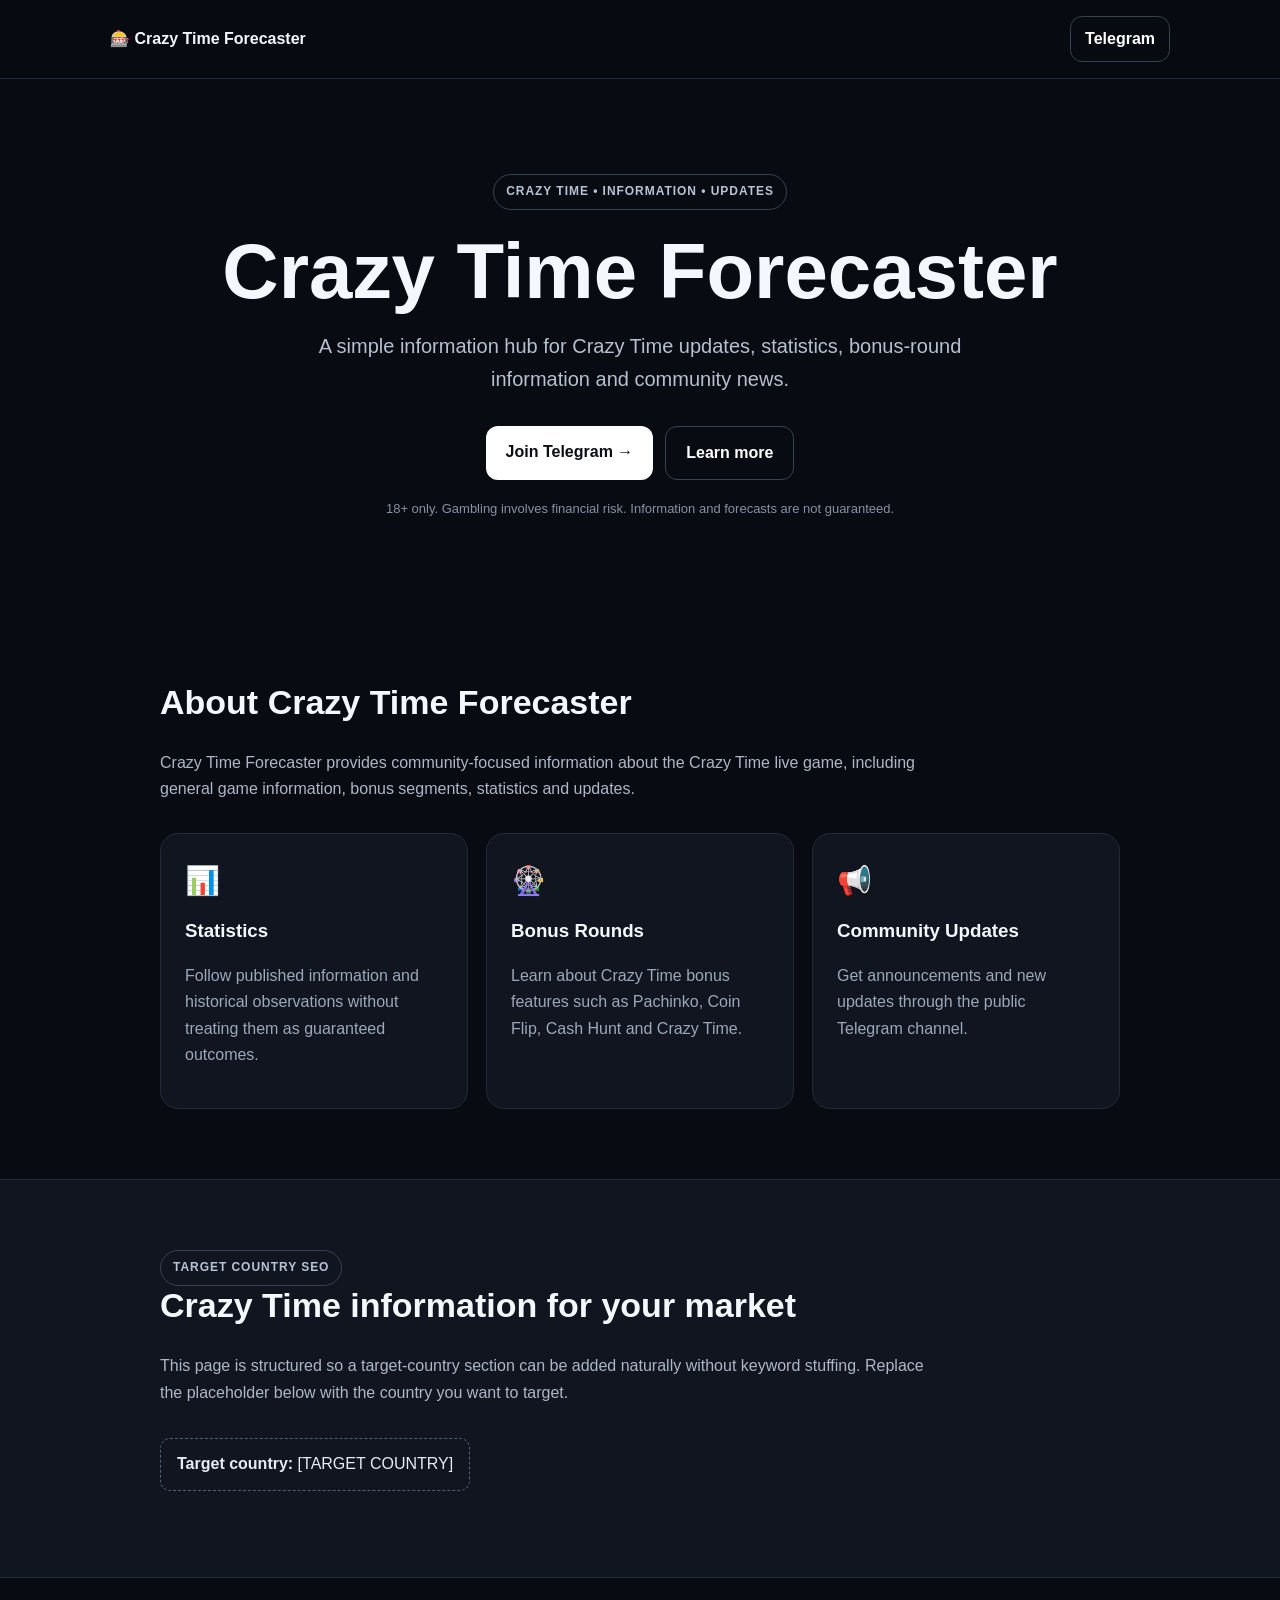
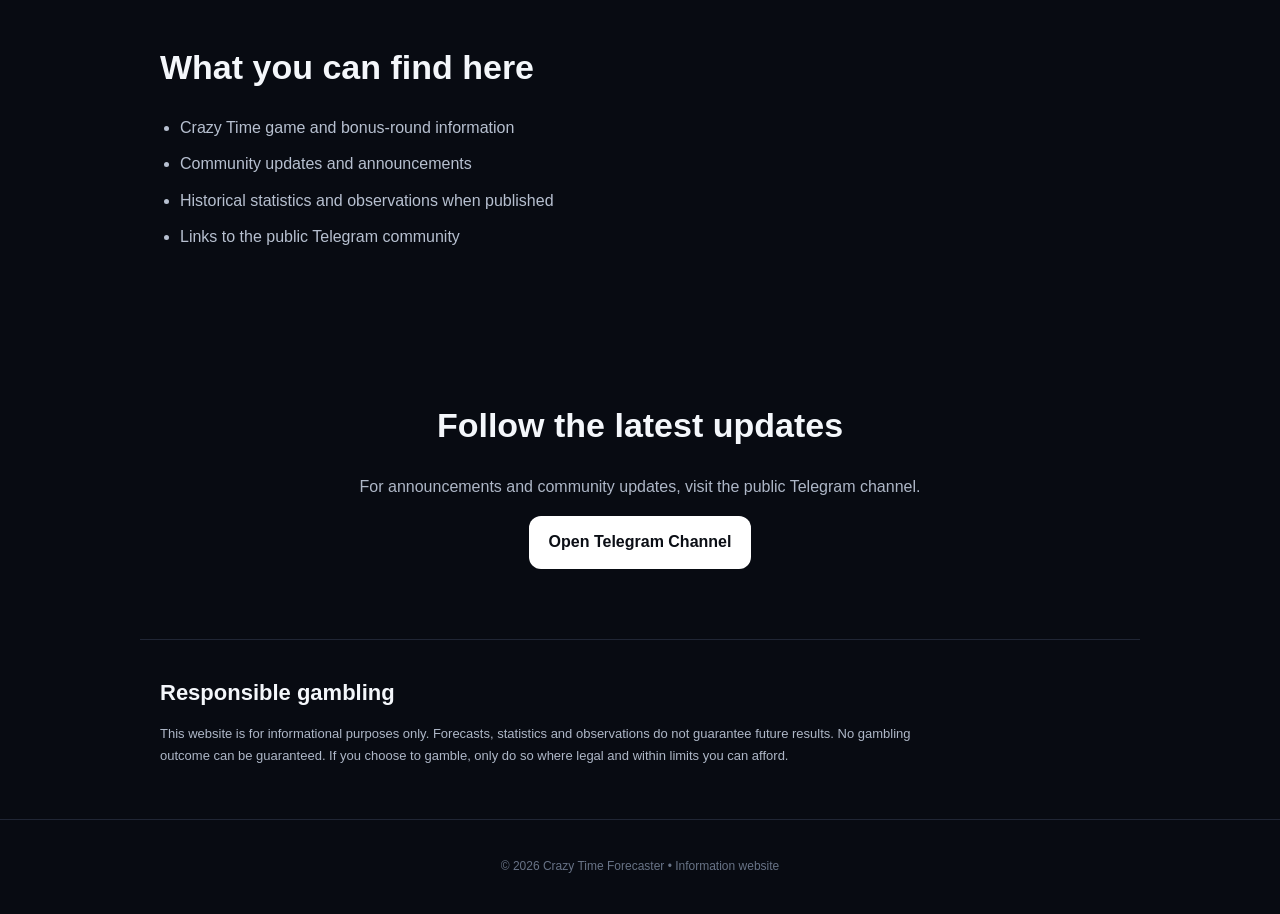
==== index.html @ 0566d076 "Add files via upload" ====
<!doctype html>
<html lang="en">
<head>
  <meta charset="utf-8">
  <meta name="viewport" content="width=device-width, initial-scale=1">
  <title>Crazy Time Forecaster | Crazy Time Updates & Statistics</title>
  <meta name="description" content="Crazy Time Forecaster — informational updates, Crazy Time statistics, bonus-round information and community updates. Join the official Telegram channel.">
  <meta name="robots" content="index,follow">
  <meta name="theme-color" content="#111827">
  <link rel="canonical" href="https://YOUR-USERNAME.github.io/">
  <meta property="og:title" content="Crazy Time Forecaster">
  <meta property="og:description" content="Crazy Time updates, statistics and community information.">
  <meta property="og:type" content="website">
  <meta property="og:url" content="https://YOUR-USERNAME.github.io/">
  <link rel="stylesheet" href="style.css">
</head>
<body>
  <header class="top">
    <nav class="nav">
      <div class="brand">🎰 Crazy Time Forecaster</div>
      <a class="nav-btn" href="https://t.me/CrazyTimeForecaster" target="_blank" rel="noopener">Telegram</a>
    </nav>
  </header>

  <main>
    <section class="hero">
      <div class="badge">CRAZY TIME • INFORMATION • UPDATES</div>
      <h1>Crazy Time Forecaster</h1>
      <p class="lead">A simple information hub for Crazy Time updates, statistics, bonus-round information and community news.</p>
      <div class="actions">
        <a class="btn primary" href="https://t.me/CrazyTimeForecaster" target="_blank" rel="noopener">Join Telegram →</a>
        <a class="btn secondary" href="#about">Learn more</a>
      </div>
      <p class="note">18+ only. Gambling involves financial risk. Information and forecasts are not guaranteed.</p>
    </section>

    <section id="about" class="section">
      <h2>About Crazy Time Forecaster</h2>
      <p>Crazy Time Forecaster provides community-focused information about the Crazy Time live game, including general game information, bonus segments, statistics and updates.</p>
      <div class="cards">
        <article><span>📊</span><h3>Statistics</h3><p>Follow published information and historical observations without treating them as guaranteed outcomes.</p></article>
        <article><span>🎡</span><h3>Bonus Rounds</h3><p>Learn about Crazy Time bonus features such as Pachinko, Coin Flip, Cash Hunt and Crazy Time.</p></article>
        <article><span>📢</span><h3>Community Updates</h3><p>Get announcements and new updates through the public Telegram channel.</p></article>
      </div>
    </section>

    <section class="country">
      <div>
        <div class="badge">TARGET COUNTRY SEO</div>
        <h2>Crazy Time information for your market</h2>
        <p>This page is structured so a target-country section can be added naturally without keyword stuffing. Replace the placeholder below with the country you want to target.</p>
        <p class="placeholder"><strong>Target country:</strong> [TARGET COUNTRY]</p>
      </div>
    </section>

    <section class="section">
      <h2>What you can find here</h2>
      <ul class="clean">
        <li>Crazy Time game and bonus-round information</li>
        <li>Community updates and announcements</li>
        <li>Historical statistics and observations when published</li>
        <li>Links to the public Telegram community</li>
      </ul>
    </section>

    <section class="cta">
      <h2>Follow the latest updates</h2>
      <p>For announcements and community updates, visit the public Telegram channel.</p>
      <a class="btn primary" href="https://t.me/CrazyTimeForecaster" target="_blank" rel="noopener">Open Telegram Channel</a>
    </section>

    <section class="disclaimer">
      <h2>Responsible gambling</h2>
      <p>This website is for informational purposes only. Forecasts, statistics and observations do not guarantee future results. No gambling outcome can be guaranteed. If you choose to gamble, only do so where legal and within limits you can afford.</p>
    </section>
  </main>

  <footer>
    <p>© 2026 Crazy Time Forecaster • Information website</p>
  </footer>
</body>
</html>
---- style.css ----
*{box-sizing:border-box}html{scroll-behavior:smooth}body{margin:0;font-family:Inter,Arial,sans-serif;background:#080b12;color:#f4f7fb;line-height:1.65}.top{position:sticky;top:0;z-index:10;background:rgba(8,11,18,.88);backdrop-filter:blur(12px);border-bottom:1px solid #202635}.nav{max-width:1100px;margin:auto;padding:16px 20px;display:flex;align-items:center;justify-content:space-between}.brand{font-weight:800}.nav-btn,.btn{display:inline-block;text-decoration:none;border-radius:12px;font-weight:800}.nav-btn{padding:9px 14px;border:1px solid #374151;color:#fff}.hero{max-width:1000px;margin:auto;padding:95px 20px 80px;text-align:center}.badge{display:inline-block;padding:7px 12px;border:1px solid #394154;border-radius:999px;color:#b9c3d6;font-size:12px;font-weight:800;letter-spacing:.08em}.hero h1{font-size:clamp(42px,8vw,78px);line-height:1.02;margin:22px 0 18px}.lead{max-width:720px;margin:0 auto;color:#b7c0d0;font-size:20px}.actions{display:flex;gap:12px;justify-content:center;flex-wrap:wrap;margin:30px 0 18px}.btn{padding:13px 20px}.primary{background:#fff;color:#0b0e15}.secondary{border:1px solid #394154;color:#fff}.note{font-size:13px;color:#8791a4}.section,.country,.cta,.disclaimer{max-width:1000px;margin:auto;padding:70px 20px}.section h2,.country h2,.cta h2,.disclaimer h2{font-size:34px;line-height:1.15;margin-top:0}.section>p,.country p,.cta p,.disclaimer p{color:#aeb7c7;max-width:780px}.cards{display:grid;grid-template-columns:repeat(3,1fr);gap:18px;margin-top:30px}.cards article{background:#101520;border:1px solid #222a3a;border-radius:18px;padding:24px}.cards span{font-size:28px}.cards h3{margin:12px 0 5px}.cards p{color:#9da8bb}.country{background:#101520;border-top:1px solid #222a3a;border-bottom:1px solid #222a3a;max-width:none;padding-left:max(20px,calc((100vw - 960px)/2));padding-right:max(20px,calc((100vw - 960px)/2))}.placeholder{display:inline-block;padding:12px 16px;border:1px dashed #526078;border-radius:10px;color:#e6ebf4!important}.clean{padding-left:20px;color:#b7c0d0}.clean li{margin:10px 0}.cta{text-align:center}.cta p{margin-left:auto;margin-right:auto}.disclaimer{border-top:1px solid #202635}.disclaimer h2{font-size:22px}.disclaimer p{font-size:13px}.disclaimer{padding-top:40px;padding-bottom:40px}footer{border-top:1px solid #202635;text-align:center;padding:25px 20px;color:#687386;font-size:12px}@media(max-width:700px){.cards{grid-template-columns:1fr}.hero{padding-top:70px}.lead{font-size:17px}.section h2,.country h2,.cta h2{font-size:29px}}
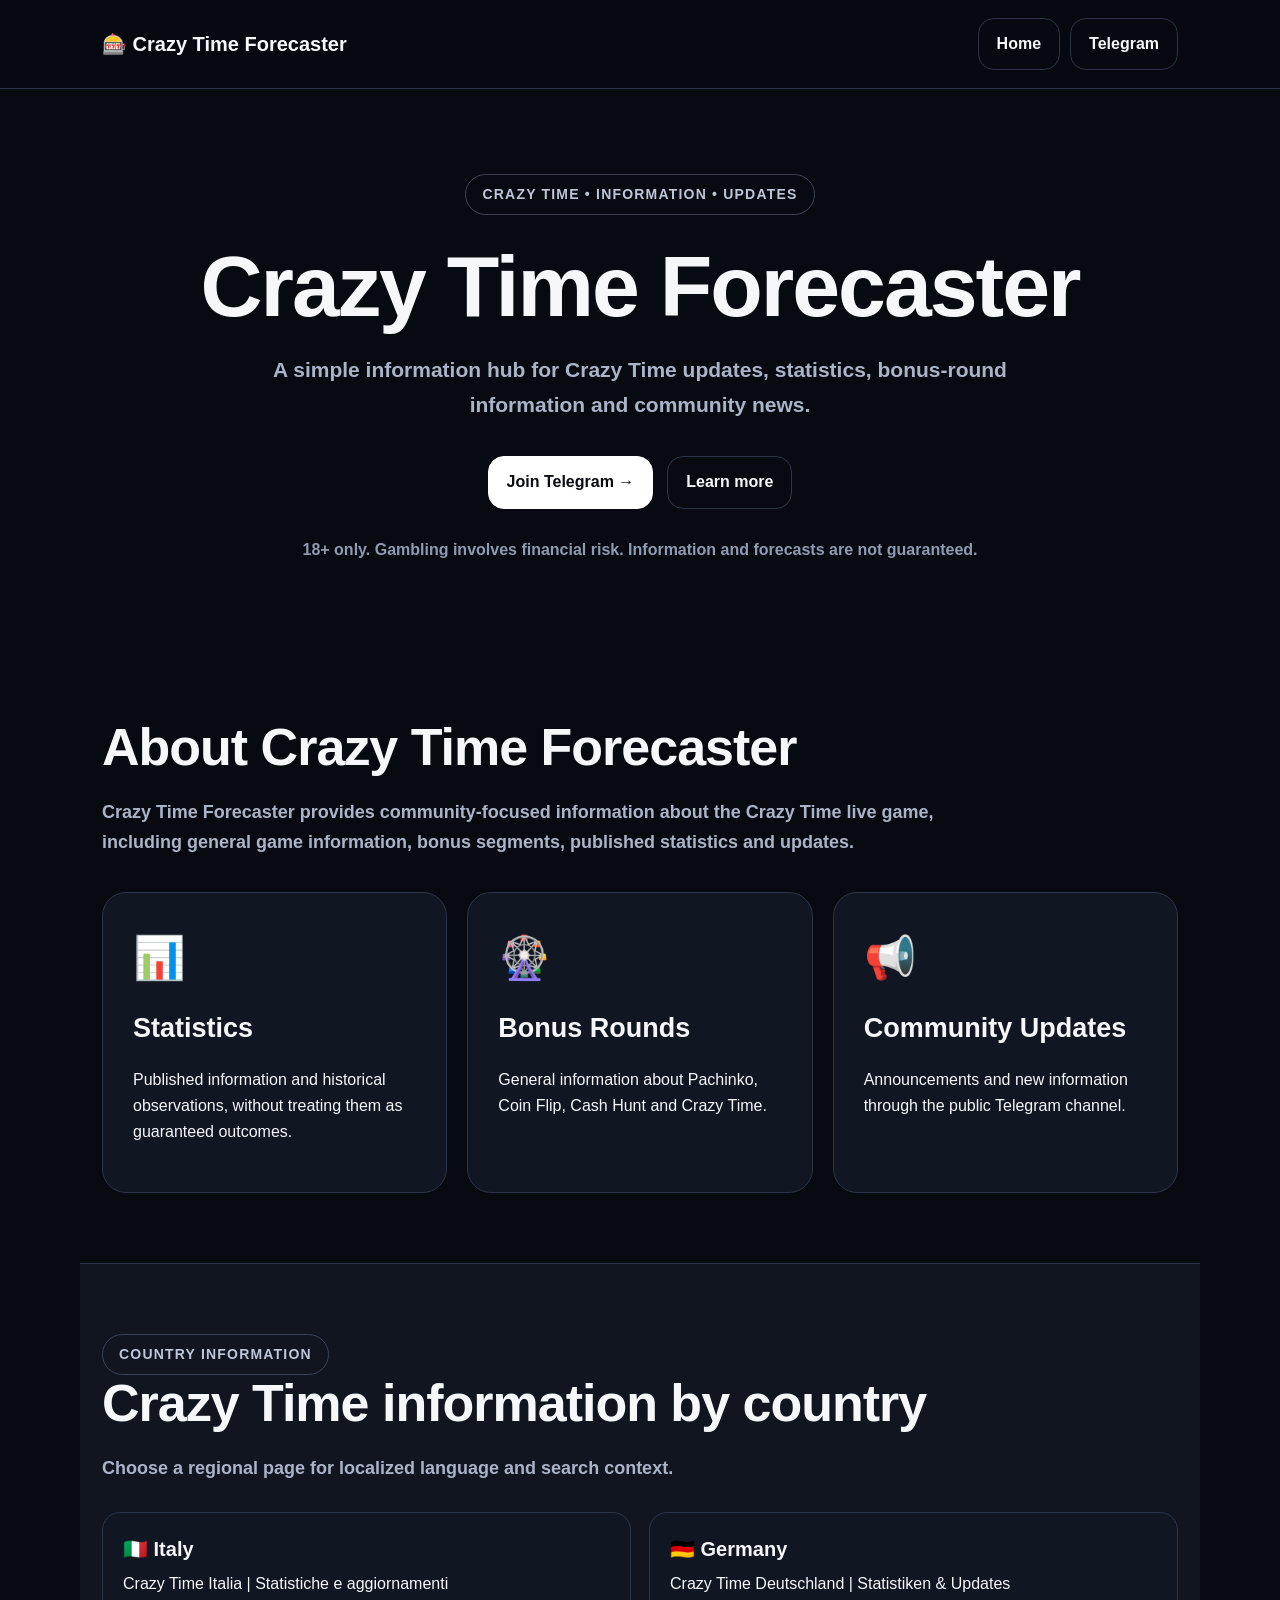
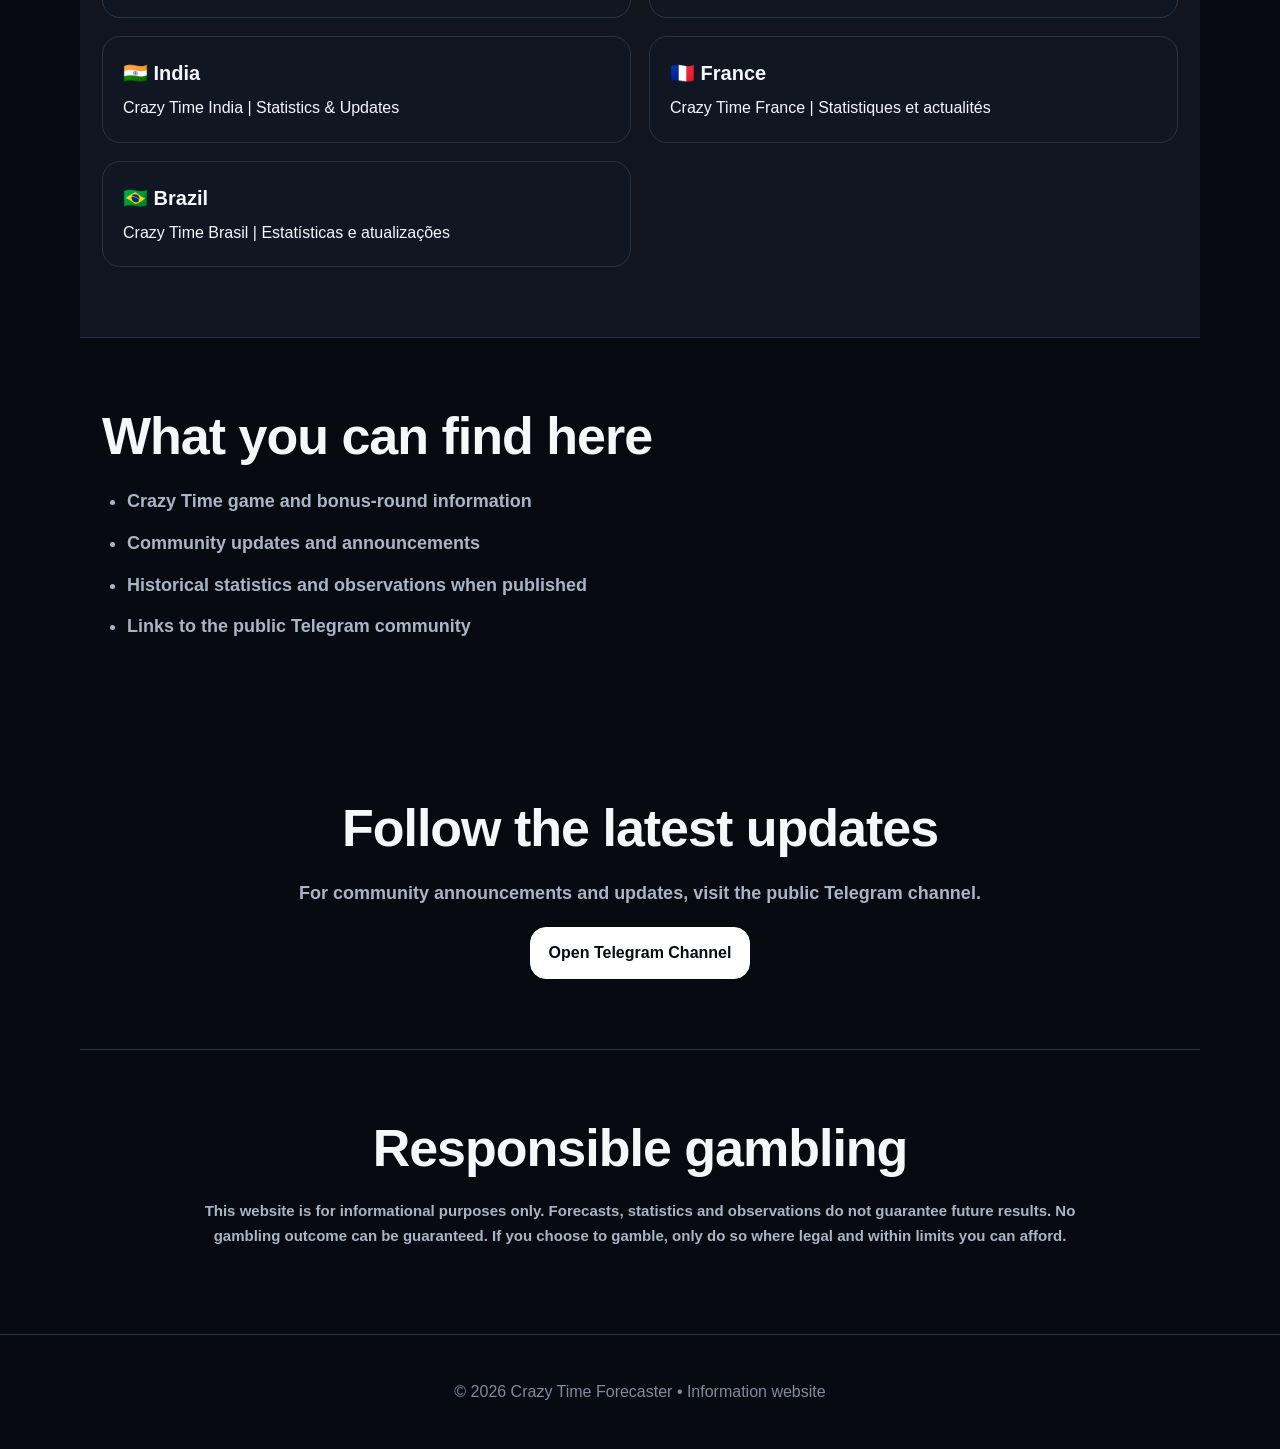
==== commit d0abc580: "Add files via upload" ====
--- a/index.html
+++ b/index.html
@@ -1,82 +1,8 @@
-<!doctype html>
-<html lang="en">
-<head>
-  <meta charset="utf-8">
-  <meta name="viewport" content="width=device-width, initial-scale=1">
-  <title>Crazy Time Forecaster | Crazy Time Updates & Statistics</title>
-  <meta name="description" content="Crazy Time Forecaster — informational updates, Crazy Time statistics, bonus-round information and community updates. Join the official Telegram channel.">
-  <meta name="robots" content="index,follow">
-  <meta name="theme-color" content="#111827">
-  <link rel="canonical" href="https://YOUR-USERNAME.github.io/">
-  <meta property="og:title" content="Crazy Time Forecaster">
-  <meta property="og:description" content="Crazy Time updates, statistics and community information.">
-  <meta property="og:type" content="website">
-  <meta property="og:url" content="https://YOUR-USERNAME.github.io/">
-  <link rel="stylesheet" href="style.css">
-</head>
-<body>
-  <header class="top">
-    <nav class="nav">
-      <div class="brand">🎰 Crazy Time Forecaster</div>
-      <a class="nav-btn" href="https://t.me/CrazyTimeForecaster" target="_blank" rel="noopener">Telegram</a>
-    </nav>
-  </header>
-
-  <main>
-    <section class="hero">
-      <div class="badge">CRAZY TIME • INFORMATION • UPDATES</div>
-      <h1>Crazy Time Forecaster</h1>
-      <p class="lead">A simple information hub for Crazy Time updates, statistics, bonus-round information and community news.</p>
-      <div class="actions">
-        <a class="btn primary" href="https://t.me/CrazyTimeForecaster" target="_blank" rel="noopener">Join Telegram →</a>
-        <a class="btn secondary" href="#about">Learn more</a>
-      </div>
-      <p class="note">18+ only. Gambling involves financial risk. Information and forecasts are not guaranteed.</p>
-    </section>
-
-    <section id="about" class="section">
-      <h2>About Crazy Time Forecaster</h2>
-      <p>Crazy Time Forecaster provides community-focused information about the Crazy Time live game, including general game information, bonus segments, statistics and updates.</p>
-      <div class="cards">
-        <article><span>📊</span><h3>Statistics</h3><p>Follow published information and historical observations without treating them as guaranteed outcomes.</p></article>
-        <article><span>🎡</span><h3>Bonus Rounds</h3><p>Learn about Crazy Time bonus features such as Pachinko, Coin Flip, Cash Hunt and Crazy Time.</p></article>
-        <article><span>📢</span><h3>Community Updates</h3><p>Get announcements and new updates through the public Telegram channel.</p></article>
-      </div>
-    </section>
-
-    <section class="country">
-      <div>
-        <div class="badge">TARGET COUNTRY SEO</div>
-        <h2>Crazy Time information for your market</h2>
-        <p>This page is structured so a target-country section can be added naturally without keyword stuffing. Replace the placeholder below with the country you want to target.</p>
-        <p class="placeholder"><strong>Target country:</strong> [TARGET COUNTRY]</p>
-      </div>
-    </section>
-
-    <section class="section">
-      <h2>What you can find here</h2>
-      <ul class="clean">
-        <li>Crazy Time game and bonus-round information</li>
-        <li>Community updates and announcements</li>
-        <li>Historical statistics and observations when published</li>
-        <li>Links to the public Telegram community</li>
-      </ul>
-    </section>
-
-    <section class="cta">
-      <h2>Follow the latest updates</h2>
-      <p>For announcements and community updates, visit the public Telegram channel.</p>
-      <a class="btn primary" href="https://t.me/CrazyTimeForecaster" target="_blank" rel="noopener">Open Telegram Channel</a>
-    </section>
-
-    <section class="disclaimer">
-      <h2>Responsible gambling</h2>
-      <p>This website is for informational purposes only. Forecasts, statistics and observations do not guarantee future results. No gambling outcome can be guaranteed. If you choose to gamble, only do so where legal and within limits you can afford.</p>
-    </section>
-  </main>
-
-  <footer>
-    <p>© 2026 Crazy Time Forecaster • Information website</p>
-  </footer>
-</body>
-</html>
+<!doctype html><html lang="en"><head><meta charset="utf-8"><meta name="viewport" content="width=device-width,initial-scale=1"><title>Crazy Time Forecaster | Statistics, Bonus Information & Updates</title><meta name="description" content="Crazy Time Forecaster provides general Crazy Time information, published statistics, bonus-round information and community updates for Italy, Germany, India, France and Brazil."><meta name="robots" content="index,follow"><meta name="theme-color" content="#070a10"><link rel="canonical" href="https://crazytimehack.github.io/"><link rel="alternate" hreflang="it-IT" href="https://crazytimehack.github.io/italy/">
+<link rel="alternate" hreflang="de-DE" href="https://crazytimehack.github.io/germany/">
+<link rel="alternate" hreflang="en-IN" href="https://crazytimehack.github.io/india/">
+<link rel="alternate" hreflang="fr-FR" href="https://crazytimehack.github.io/france/">
+<link rel="alternate" hreflang="pt-BR" href="https://crazytimehack.github.io/brazil/">
+<link rel="alternate" hreflang="x-default" href="https://crazytimehack.github.io/"><meta property="og:title" content="Crazy Time Forecaster | Statistics, Bonus Information & Updates"><meta property="og:description" content="Crazy Time Forecaster provides general Crazy Time information, published statistics, bonus-round information and community updates for Italy, Germany, India, France and Brazil."><meta property="og:type" content="website"><meta property="og:url" content="https://crazytimehack.github.io/"><link rel="stylesheet" href="/style.css"></head><header class="top"><nav class="nav"><div class="brand">🎰 Crazy Time Forecaster</div><div class="navlinks"><a class="nav-btn" href="/">Home</a><a class="nav-btn" href="https://t.me/CrazyTimeForecaster" target="_blank" rel="noopener">Telegram</a></div></nav></header><main><section class="hero"><div class="badge">CRAZY TIME • INFORMATION • UPDATES</div><h1>Crazy Time Forecaster</h1><p class="lead">A simple information hub for Crazy Time updates, statistics, bonus-round information and community news.</p><div class="actions"><a class="btn primary" href="https://t.me/CrazyTimeForecaster" target="_blank" rel="noopener">Join Telegram →</a><a class="btn secondary" href="#about">Learn more</a></div><p class="note">18+ only. Gambling involves financial risk. Information and forecasts are not guaranteed.</p></section>
+<section id="about" class="section"><h2>About Crazy Time Forecaster</h2><p>Crazy Time Forecaster provides community-focused information about the Crazy Time live game, including general game information, bonus segments, published statistics and updates.</p><div class="cards"><article class="card"><div class="icon">📊</div><h3>Statistics</h3><p>Published information and historical observations, without treating them as guaranteed outcomes.</p></article><article class="card"><div class="icon">🎡</div><h3>Bonus Rounds</h3><p>General information about Pachinko, Coin Flip, Cash Hunt and Crazy Time.</p></article><article class="card"><div class="icon">📢</div><h3>Community Updates</h3><p>Announcements and new information through the public Telegram channel.</p></article></div></section>
+<section class="country"><div class="country-inner"><div class="badge">COUNTRY INFORMATION</div><h2>Crazy Time information by country</h2><p>Choose a regional page for localized language and search context.</p><div class="country-grid"><a class="country-link" href="/italy/"><strong>🇮🇹 Italy</strong><span>Crazy Time Italia | Statistiche e aggiornamenti</span></a><a class="country-link" href="/germany/"><strong>🇩🇪 Germany</strong><span>Crazy Time Deutschland | Statistiken & Updates</span></a><a class="country-link" href="/india/"><strong>🇮🇳 India</strong><span>Crazy Time India | Statistics & Updates</span></a><a class="country-link" href="/france/"><strong>🇫🇷 France</strong><span>Crazy Time France | Statistiques et actualités</span></a><a class="country-link" href="/brazil/"><strong>🇧🇷 Brazil</strong><span>Crazy Time Brasil | Estatísticas e atualizações</span></a></div></div></section><section class="section"><h2>What you can find here</h2><ul class="clean"><li>Crazy Time game and bonus-round information</li><li>Community updates and announcements</li><li>Historical statistics and observations when published</li><li>Links to the public Telegram community</li></ul></section><section class="cta"><h2>Follow the latest updates</h2><p>For community announcements and updates, visit the public Telegram channel.</p><a class="btn primary" href="https://t.me/CrazyTimeForecaster" target="_blank" rel="noopener">Open Telegram Channel</a></section><section class="disclaimer"><h2>Responsible gambling</h2><p>This website is for informational purposes only. Forecasts, statistics and observations do not guarantee future results. No gambling outcome can be guaranteed. If you choose to gamble, only do so where legal and within limits you can afford.</p></section></main><footer><p>© 2026 Crazy Time Forecaster • Information website</p></footer></body></html>
--- a/style.css
+++ b/style.css
@@ -1 +1,14 @@
-*{box-sizing:border-box}html{scroll-behavior:smooth}body{margin:0;font-family:Inter,Arial,sans-serif;background:#080b12;color:#f4f7fb;line-height:1.65}.top{position:sticky;top:0;z-index:10;background:rgba(8,11,18,.88);backdrop-filter:blur(12px);border-bottom:1px solid #202635}.nav{max-width:1100px;margin:auto;padding:16px 20px;display:flex;align-items:center;justify-content:space-between}.brand{font-weight:800}.nav-btn,.btn{display:inline-block;text-decoration:none;border-radius:12px;font-weight:800}.nav-btn{padding:9px 14px;border:1px solid #374151;color:#fff}.hero{max-width:1000px;margin:auto;padding:95px 20px 80px;text-align:center}.badge{display:inline-block;padding:7px 12px;border:1px solid #394154;border-radius:999px;color:#b9c3d6;font-size:12px;font-weight:800;letter-spacing:.08em}.hero h1{font-size:clamp(42px,8vw,78px);line-height:1.02;margin:22px 0 18px}.lead{max-width:720px;margin:0 auto;color:#b7c0d0;font-size:20px}.actions{display:flex;gap:12px;justify-content:center;flex-wrap:wrap;margin:30px 0 18px}.btn{padding:13px 20px}.primary{background:#fff;color:#0b0e15}.secondary{border:1px solid #394154;color:#fff}.note{font-size:13px;color:#8791a4}.section,.country,.cta,.disclaimer{max-width:1000px;margin:auto;padding:70px 20px}.section h2,.country h2,.cta h2,.disclaimer h2{font-size:34px;line-height:1.15;margin-top:0}.section>p,.country p,.cta p,.disclaimer p{color:#aeb7c7;max-width:780px}.cards{display:grid;grid-template-columns:repeat(3,1fr);gap:18px;margin-top:30px}.cards article{background:#101520;border:1px solid #222a3a;border-radius:18px;padding:24px}.cards span{font-size:28px}.cards h3{margin:12px 0 5px}.cards p{color:#9da8bb}.country{background:#101520;border-top:1px solid #222a3a;border-bottom:1px solid #222a3a;max-width:none;padding-left:max(20px,calc((100vw - 960px)/2));padding-right:max(20px,calc((100vw - 960px)/2))}.placeholder{display:inline-block;padding:12px 16px;border:1px dashed #526078;border-radius:10px;color:#e6ebf4!important}.clean{padding-left:20px;color:#b7c0d0}.clean li{margin:10px 0}.cta{text-align:center}.cta p{margin-left:auto;margin-right:auto}.disclaimer{border-top:1px solid #202635}.disclaimer h2{font-size:22px}.disclaimer p{font-size:13px}.disclaimer{padding-top:40px;padding-bottom:40px}footer{border-top:1px solid #202635;text-align:center;padding:25px 20px;color:#687386;font-size:12px}@media(max-width:700px){.cards{grid-template-columns:1fr}.hero{padding-top:70px}.lead{font-size:17px}.section h2,.country h2,.cta h2{font-size:29px}}
+:root{--bg:#070a10;--panel:#111722;--text:#f5f7fb;--muted:#aab4c7;--line:#2b3548}
+*{box-sizing:border-box}html{scroll-behavior:smooth}body{margin:0;background:var(--bg);color:var(--text);font-family:Arial,Helvetica,sans-serif;line-height:1.65}a{color:inherit}
+.top{position:sticky;top:0;z-index:10;background:rgba(7,10,16,.94);border-bottom:1px solid var(--line)}
+.nav{max-width:1120px;margin:auto;padding:18px 22px;display:flex;align-items:center;justify-content:space-between;gap:18px}.brand{font-size:20px;font-weight:800}.navlinks{display:flex;gap:10px;flex-wrap:wrap}
+.nav-btn,.btn{display:inline-block;text-decoration:none;border:1px solid var(--line);border-radius:16px;padding:12px 18px;font-weight:700}.nav-btn:hover,.btn.secondary:hover{background:var(--panel)}.btn.primary{background:#fff;color:#080b10;border-color:#fff}
+main{max-width:1120px;margin:auto}.hero{padding:85px 22px 70px;text-align:center}.badge{display:inline-block;border:1px solid #39445a;border-radius:999px;padding:8px 16px;color:#bdc7d9;font-weight:800;letter-spacing:1.2px;font-size:14px}
+h1{font-size:clamp(48px,8vw,86px);line-height:1.02;margin:28px 0 22px;letter-spacing:-2px}h2{font-size:clamp(34px,5vw,52px);line-height:1.1;margin:0 0 22px;letter-spacing:-1px}h3{font-size:27px;margin:14px 0 10px}
+.lead{max-width:850px;margin:0 auto;color:var(--muted);font-size:21px;font-weight:700}.actions{display:flex;justify-content:center;gap:14px;flex-wrap:wrap;margin:34px 0 28px}.note,.small{color:#8f9bb0;font-weight:700}
+.section,.country,.cta,.disclaimer{padding:70px 22px}.section>p,.country p,.cta p,.disclaimer p{max-width:900px;color:var(--muted);font-size:18px;font-weight:600}
+.cards{display:grid;grid-template-columns:repeat(3,1fr);gap:20px;margin-top:34px}.card{background:var(--panel);border:1px solid var(--line);border-radius:24px;padding:30px}.card .icon{font-size:42px}
+.country{background:#101520;border-top:1px solid var(--line);border-bottom:1px solid var(--line);max-width:none}.country-inner{max-width:1120px;margin:auto}.country-grid{display:grid;grid-template-columns:repeat(2,1fr);gap:18px;margin-top:28px}
+.country-link{background:var(--panel);border:1px solid var(--line);border-radius:18px;padding:20px;text-decoration:none}.country-link strong{display:block;font-size:20px;margin-bottom:5px}.clean{padding-left:25px;color:var(--muted);font-size:18px;font-weight:600}.clean li{margin:12px 0}
+.cta{text-align:center}.cta p{margin-left:auto;margin-right:auto}.disclaimer{border-top:1px solid var(--line);text-align:center}.disclaimer p{margin-left:auto;margin-right:auto;font-size:15px}footer{border-top:1px solid var(--line);padding:28px 22px;text-align:center;color:#7f8ba0}
+@media(max-width:760px){.nav{align-items:flex-start}.navlinks{max-width:55%}.cards,.country-grid{grid-template-columns:1fr}.hero{padding-top:60px}.lead{font-size:18px}h1{letter-spacing:-1px}.section,.country,.cta,.disclaimer{padding-top:52px;padding-bottom:52px}}
